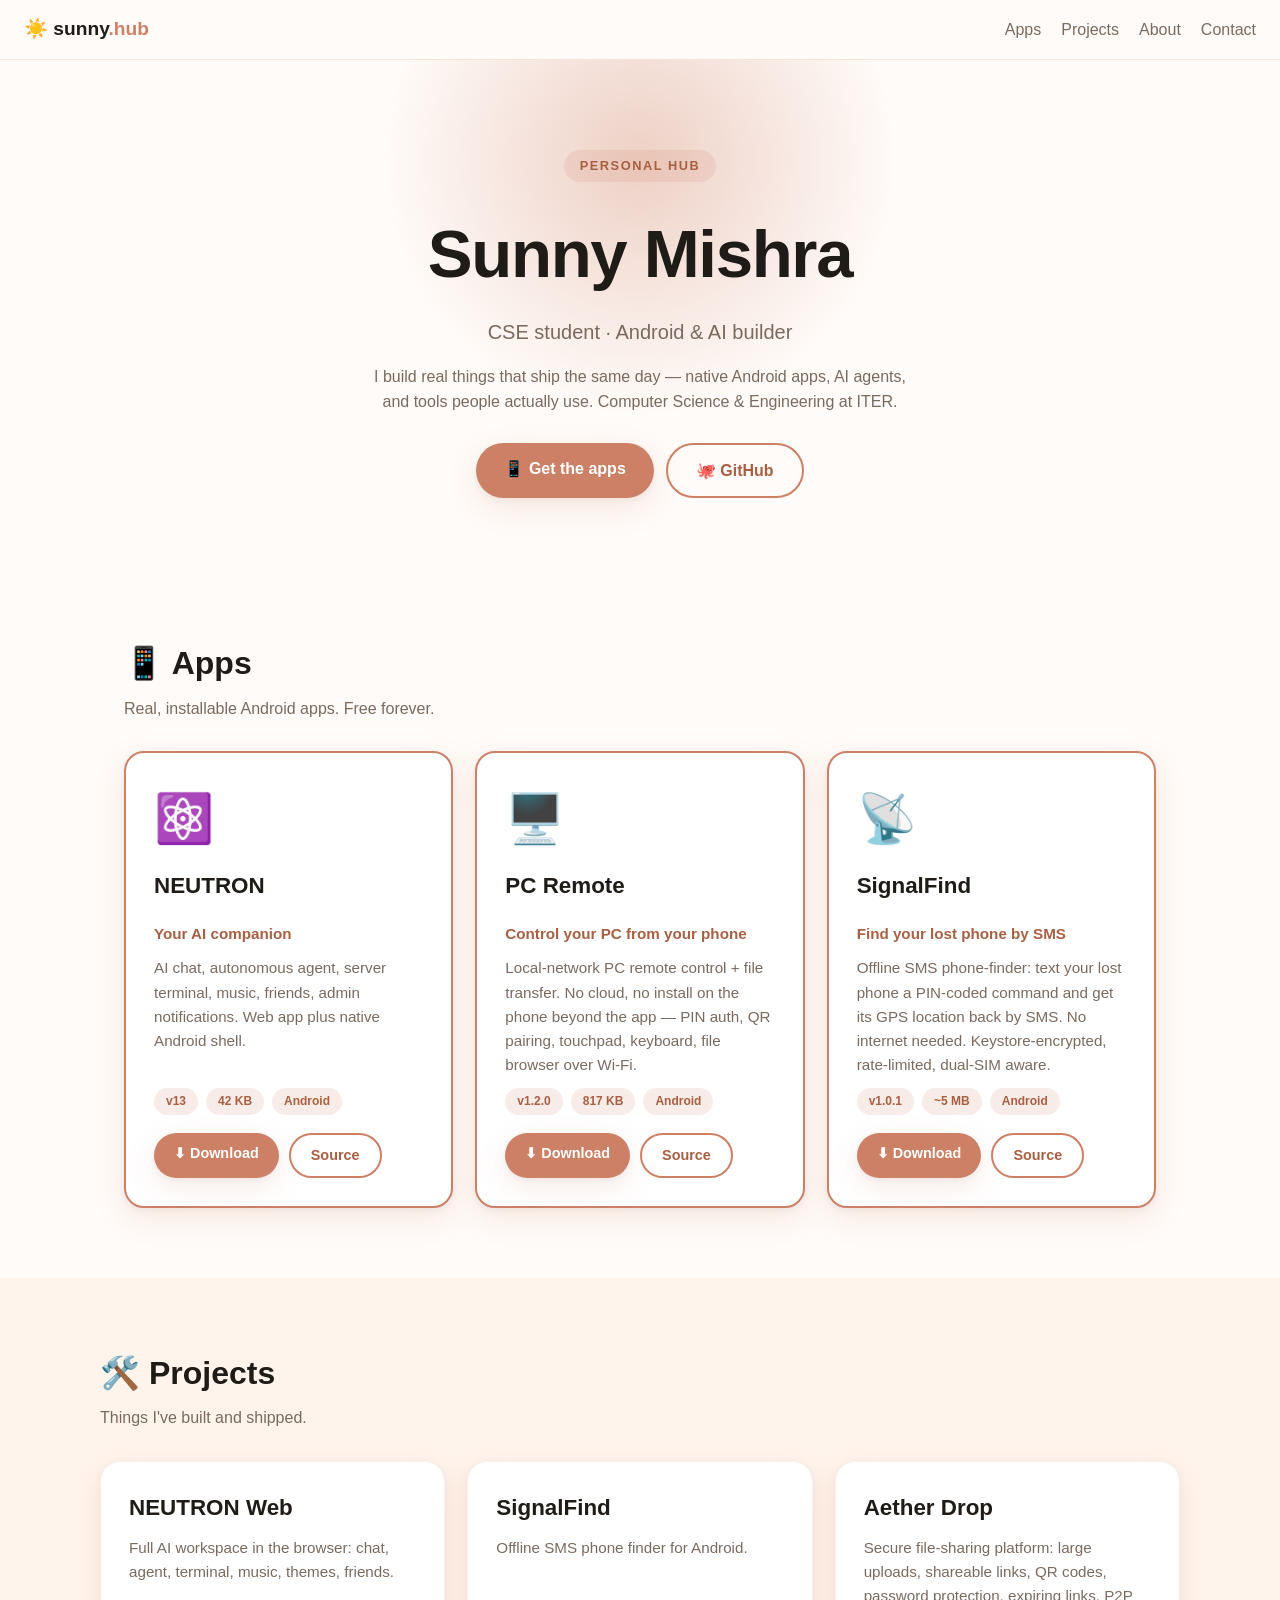
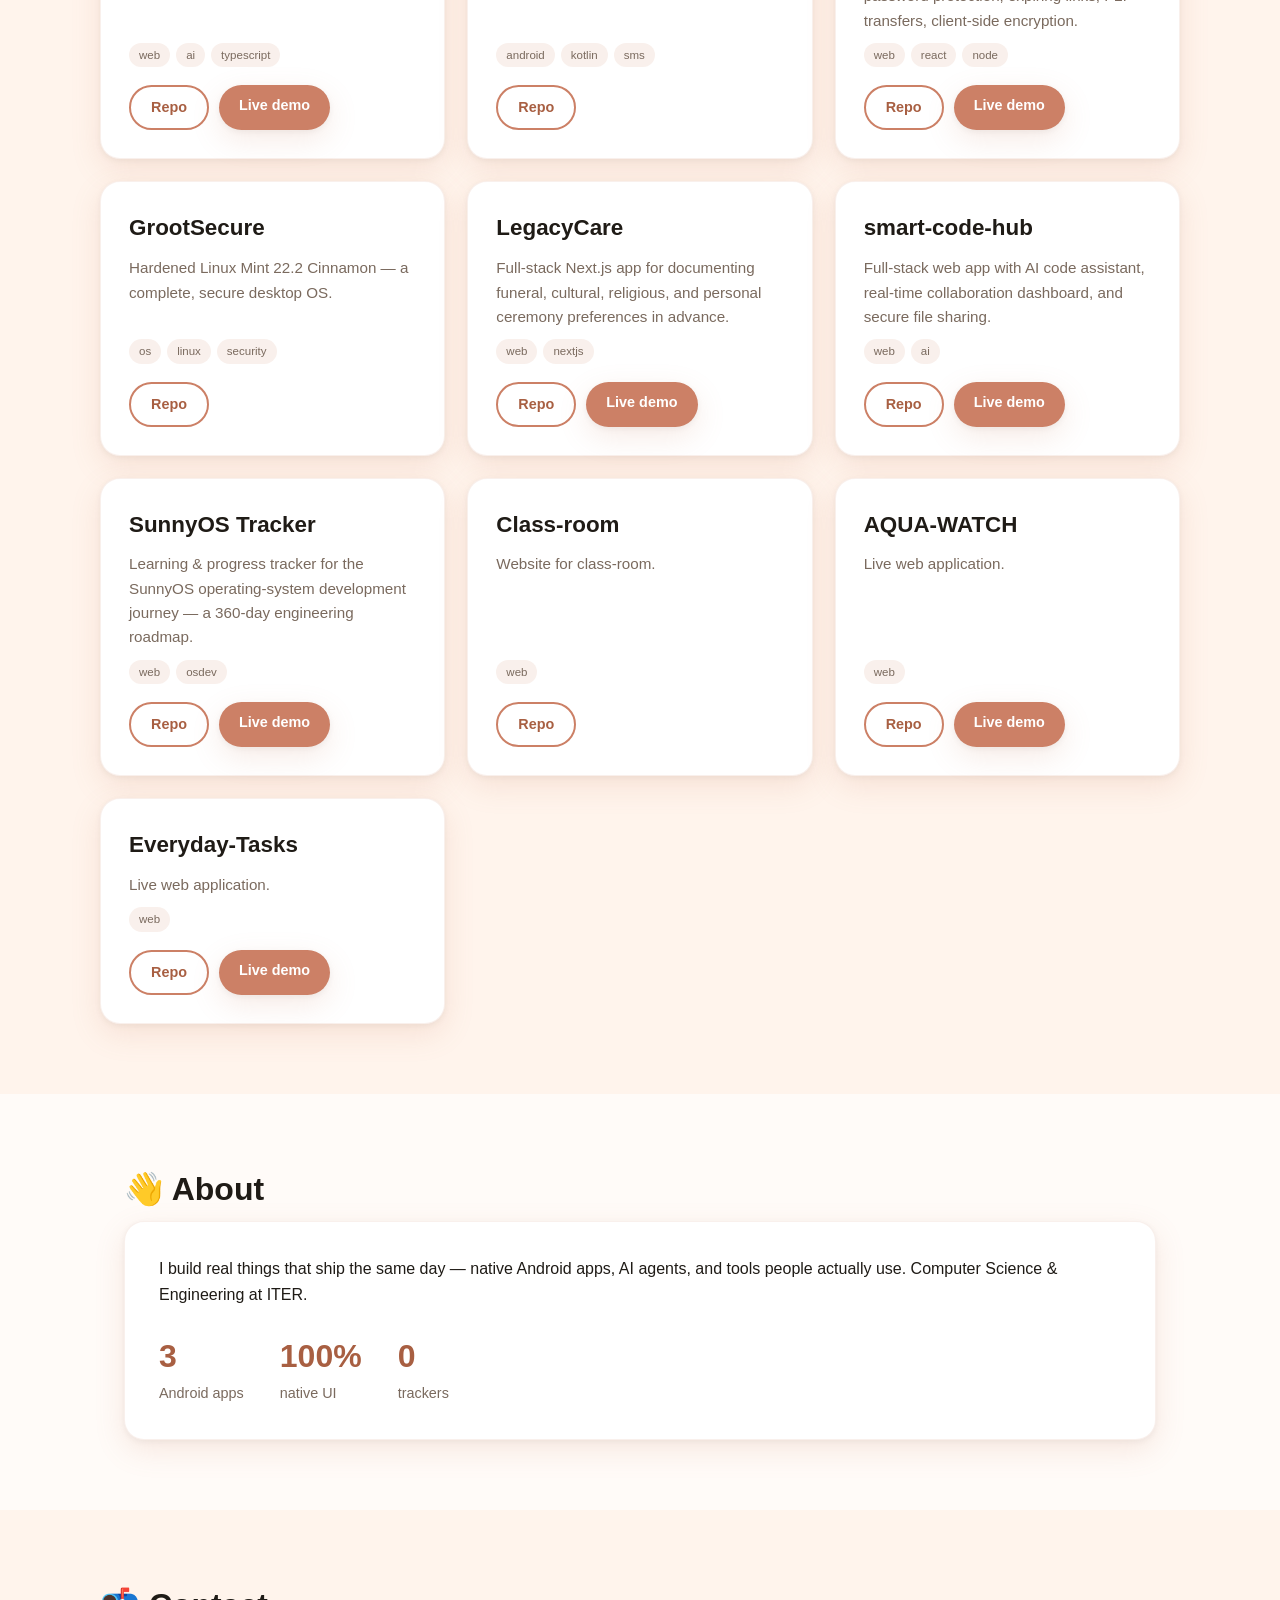
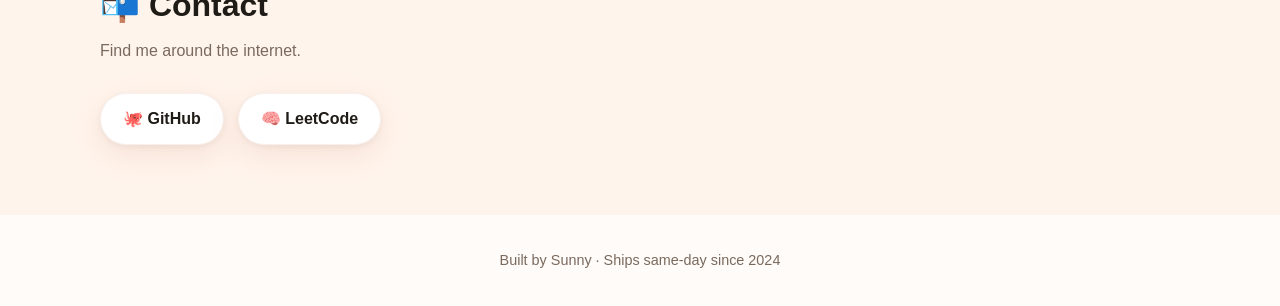
==== index.html @ 624d9450 "sunny.hub: personal website — apps, projects, about, contact Data-driven static site (renders from d" ====
<!DOCTYPE html>
<html lang="en">
<head>
<meta charset="UTF-8">
<meta name="viewport" content="width=device-width, initial-scale=1.0">
<title>Sunny Mishra — Apps, Projects & More</title>
<meta name="description" content="Sunny Mishra's personal hub: native Android apps, AI projects, and everything shipped.">
<meta name="theme-color" content="#CC8066">
<meta property="og:title" content="Sunny Mishra — Apps, Projects & More">
<meta property="og:description" content="Sunny Mishra's personal hub: native Android apps, AI projects, and everything shipped.">
<meta property="og:type" content="website">
<meta name="twitter:card" content="summary">
<meta name="twitter:title" content="Sunny Mishra — Apps, Projects & More">
<meta name="twitter:description" content="Sunny Mishra's personal hub: native Android apps, AI projects, and everything shipped.">
<link rel="icon" href="data:image/svg+xml,<svg xmlns='http://www.w3.org/2000/svg' viewBox='0 0 100 100'><text y='.9em' font-size='90'>☀️</text></svg>">
<link rel="stylesheet" href="styles.css">
</head>
<body>

<nav class="nav">
  <a class="brand" href="#top">☀️ sunny<span>.hub</span></a>
  <div class="nav-links">
    <a href="#apps">Apps</a>
    <a href="#projects">Projects</a>
    <a href="#about">About</a>
    <a href="#contact">Contact</a>
  </div>
</nav>

<header class="hero" id="top">
  <div class="hero-inner">
    <p class="eyebrow">Personal hub</p>
    <h1 id="hero-name">Sunny Mishra</h1>
    <p class="tagline" id="hero-tagline"></p>
    <p class="bio" id="hero-bio"></p>
    <div class="hero-cta">
      <a href="#apps" class="btn primary">📱 Get the apps</a>
      <a href="https://github.com/sunnymishraatf-lgtm" class="btn ghost" target="_blank" rel="noopener">🐙 GitHub</a>
    </div>
  </div>
  <div class="hero-blob"></div>
</header>

<main>
  <section id="apps" class="section">
    <h2>📱 Apps</h2>
    <p class="section-sub">Real, installable Android apps. Free forever.</p>
    <div class="cards" id="apps-grid"></div>
  </section>

  <section id="projects" class="section alt">
    <h2>🛠️ Projects</h2>
    <p class="section-sub">Things I've built and shipped.</p>
    <div class="cards small" id="projects-grid"></div>
  </section>

  <section id="about" class="section">
    <h2>👋 About</h2>
    <div class="about-card">
      <p id="about-bio"></p>
      <div class="stats">
        <div class="stat"><strong>3</strong><span>Android apps</span></div>
        <div class="stat"><strong>100%</strong><span>native UI</span></div>
        <div class="stat"><strong>0</strong><span>trackers</span></div>
      </div>
    </div>
  </section>

  <section id="contact" class="section alt">
    <h2>📬 Contact</h2>
    <p class="section-sub">Find me around the internet.</p>
    <div class="links" id="links-row"></div>
  </section>
</main>

<footer>
  <p id="footer-text"></p>
</footer>

<script src="data.js"></script>
<script src="app.js"></script>
</body>
</html>
---- styles.css ----
:root {
  --clay: #CC8066;
  --clay-dark: #A85F42;
  --bg: #FFFBF8;
  --bg-alt: #FFF4EC;
  --ink: #1F1B16;
  --muted: #7A6A5E;
  --card: #FFFFFF;
  --radius: 20px;
  --shadow: 0 10px 30px rgba(204, 128, 102, .16), 0 2px 6px rgba(0,0,0,.05);
}
@media (prefers-color-scheme: dark) {
  :root {
    --bg: #161210;
    --bg-alt: #1E1713;
    --ink: #F5EDE6;
    --muted: #B8A898;
    --card: #221A15;
    --shadow: 0 10px 30px rgba(0,0,0,.4), 0 2px 6px rgba(0,0,0,.3);
  }
}
* { box-sizing: border-box; margin: 0; padding: 0; }
html { scroll-behavior: smooth; }
body {
  font-family: -apple-system, BlinkMacSystemFont, "Segoe UI", Roboto, sans-serif;
  background: var(--bg); color: var(--ink); line-height: 1.6;
}
a { color: inherit; }

/* nav */
.nav {
  position: sticky; top: 0; z-index: 10;
  display: flex; justify-content: space-between; align-items: center;
  padding: 14px 24px;
  background: color-mix(in srgb, var(--bg) 85%, transparent);
  backdrop-filter: blur(12px);
  border-bottom: 1px solid color-mix(in srgb, var(--clay) 20%, transparent);
}
.brand { font-weight: 800; font-size: 1.2rem; text-decoration: none; }
.brand span { color: var(--clay); }
.nav-links { display: flex; gap: 20px; }
.nav-links a { text-decoration: none; color: var(--muted); font-weight: 500; }
.nav-links a:hover { color: var(--clay-dark); }

/* hero */
.hero { position: relative; overflow: hidden; padding: 90px 24px 70px; text-align: center; }
.hero-inner { position: relative; z-index: 1; max-width: 720px; margin: 0 auto; }
.eyebrow {
  display: inline-block; font-size: .8rem; font-weight: 700; letter-spacing: .12em;
  text-transform: uppercase; color: var(--clay-dark);
  background: color-mix(in srgb, var(--clay) 15%, transparent);
  padding: 6px 16px; border-radius: 999px; margin-bottom: 18px;
}
.hero h1 { font-size: clamp(2.6rem, 6vw, 4.2rem); font-weight: 900; letter-spacing: -0.02em; }
.tagline { font-size: 1.25rem; color: var(--muted); margin-top: 8px; }
.bio { max-width: 560px; margin: 16px auto 0; color: var(--muted); }
.hero-cta { display: flex; gap: 12px; justify-content: center; margin-top: 28px; flex-wrap: wrap; }
.hero-blob {
  position: absolute; width: 520px; height: 520px; border-radius: 50%;
  background: radial-gradient(circle, color-mix(in srgb, var(--clay) 35%, transparent), transparent 70%);
  top: -160px; left: 50%; transform: translateX(-50%); z-index: 0; pointer-events: none;
}

/* buttons */
.btn {
  display: inline-block; padding: 13px 28px; border-radius: 999px;
  font-weight: 700; text-decoration: none; transition: transform .15s;
}
.btn:hover { transform: translateY(-2px); }
.btn.primary { background: var(--clay); color: #fff; box-shadow: var(--shadow); }
.btn.ghost { border: 2px solid var(--clay); color: var(--clay-dark); }
.btn.small { padding: 9px 20px; font-size: .9rem; }

/* sections */
.section { max-width: 1080px; margin: 0 auto; padding: 70px 24px; }
.section.alt { background: var(--bg-alt); max-width: none; }
.section.alt > * { max-width: 1080px; margin-left: auto; margin-right: auto; }
.section h2 { font-size: 2rem; font-weight: 800; margin-bottom: 6px; }
.section-sub { color: var(--muted); margin-bottom: 30px; }

/* cards */
.cards { display: grid; grid-template-columns: repeat(auto-fit, minmax(300px, 1fr)); gap: 22px; }
.cards.small { grid-template-columns: repeat(auto-fit, minmax(260px, 1fr)); }
.card {
  background: var(--card); border-radius: var(--radius); padding: 28px;
  box-shadow: var(--shadow);
  border: 1px solid color-mix(in srgb, var(--clay) 12%, transparent);
  display: flex; flex-direction: column; gap: 10px;
  transition: transform .15s;
}
.card:hover { transform: translateY(-4px); }
.card.featured { border: 2px solid var(--clay); }
.app-icon { font-size: 3rem; }
.card h3 { font-size: 1.4rem; font-weight: 800; }
.card .tagline { color: var(--clay-dark); font-weight: 600; font-size: .95rem; }
.card p.desc { color: var(--muted); font-size: .95rem; flex: 1; }
.meta { display: flex; gap: 8px; flex-wrap: wrap; }
.pill {
  font-size: .75rem; font-weight: 700; padding: 4px 12px; border-radius: 999px;
  background: color-mix(in srgb, var(--clay) 15%, transparent); color: var(--clay-dark);
}
.card-actions { display: flex; gap: 10px; margin-top: 8px; flex-wrap: wrap; }
.tags { display: flex; gap: 6px; flex-wrap: wrap; }
.tag {
  font-size: .72rem; padding: 3px 10px; border-radius: 999px;
  background: color-mix(in srgb, var(--clay) 12%, transparent); color: var(--muted);
}

/* about */
.about-card {
  background: var(--card); border-radius: var(--radius); padding: 34px;
  box-shadow: var(--shadow);
  border: 1px solid color-mix(in srgb, var(--clay) 12%, transparent);
}
.stats { display: flex; gap: 36px; margin-top: 24px; flex-wrap: wrap; }
.stat { display: flex; flex-direction: column; }
.stat strong { font-size: 2rem; color: var(--clay-dark); }
.stat span { color: var(--muted); font-size: .9rem; }

/* links */
.links { display: flex; gap: 14px; flex-wrap: wrap; }
.link-chip {
  display: inline-flex; align-items: center; gap: 8px;
  padding: 12px 22px; border-radius: 999px; background: var(--card);
  box-shadow: var(--shadow); text-decoration: none; font-weight: 600;
  border: 1px solid color-mix(in srgb, var(--clay) 12%, transparent);
}
.link-chip:hover { transform: translateY(-2px); }

footer { text-align: center; padding: 34px 20px; color: var(--muted); font-size: .9rem; }

@media (max-width: 640px) {
  .nav-links { display: none; }
  .hero { padding: 60px 20px 50px; }
  .section { padding: 50px 20px; }
}
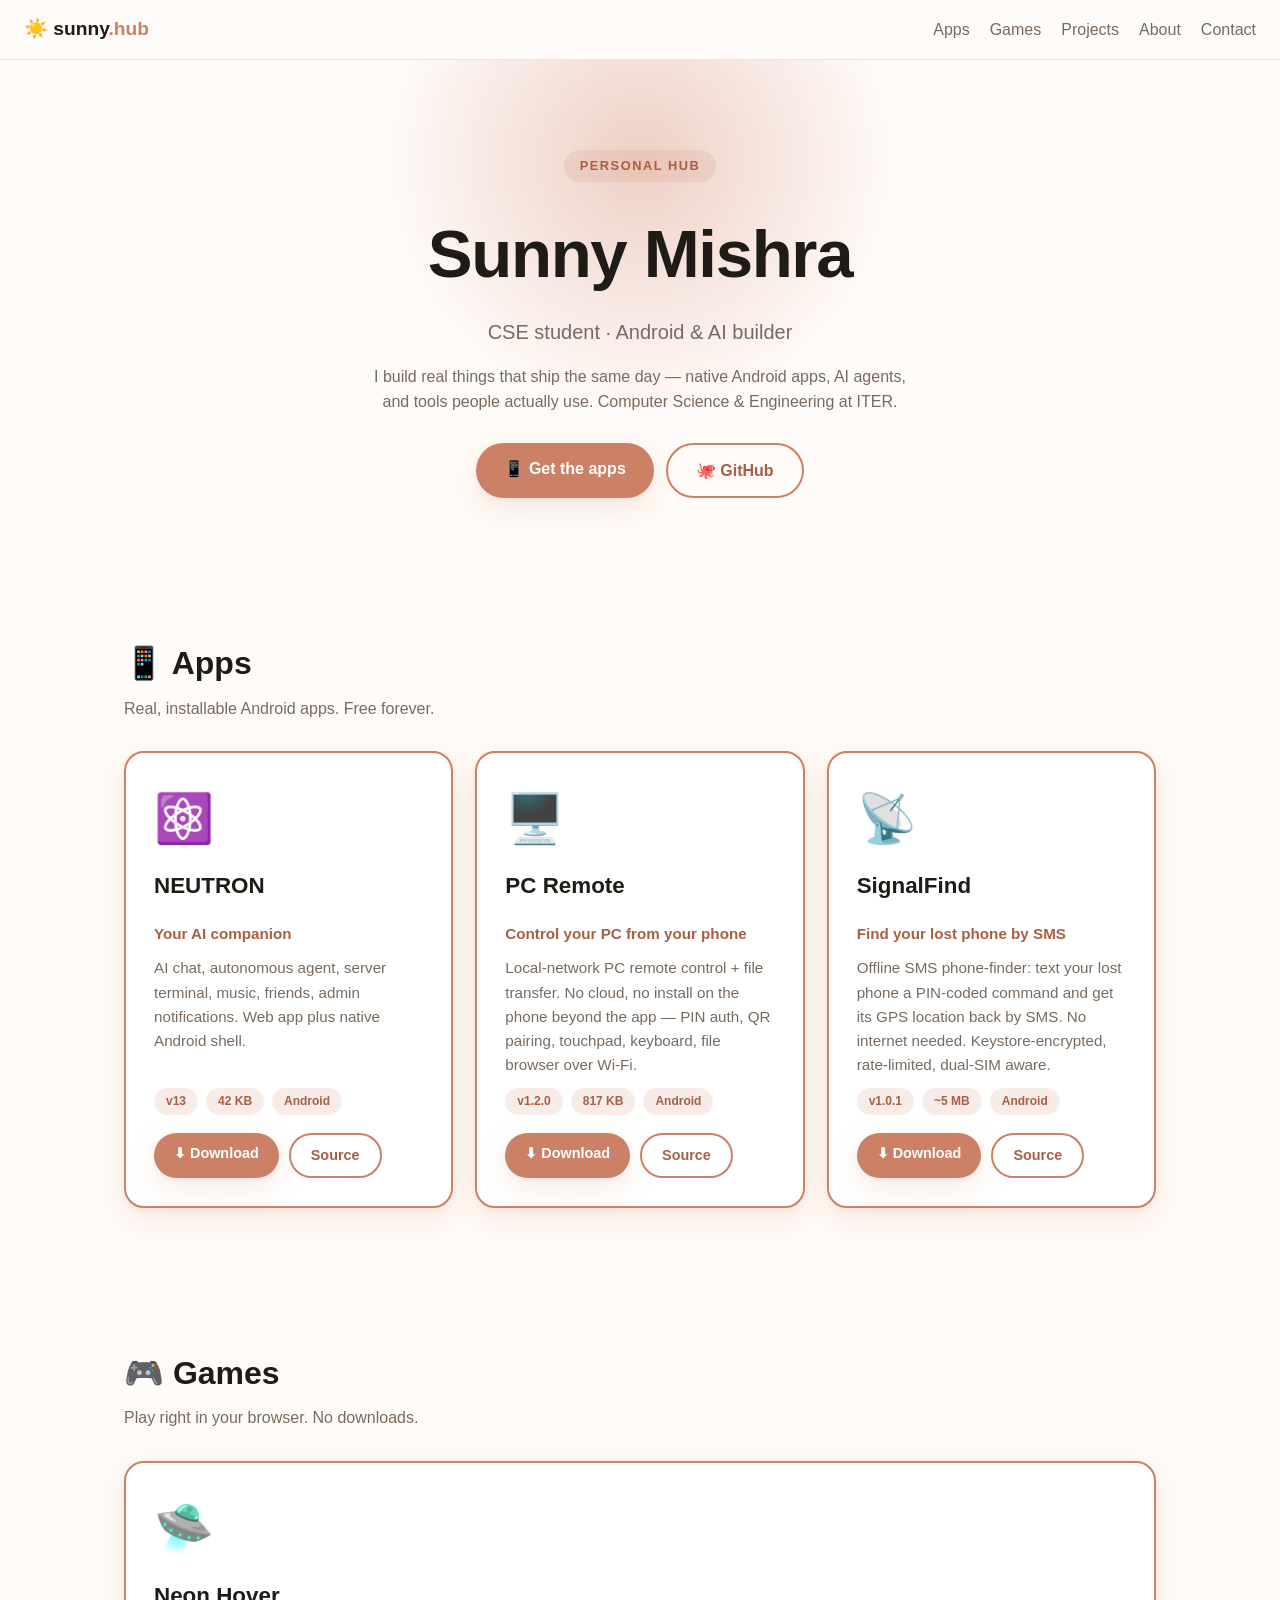
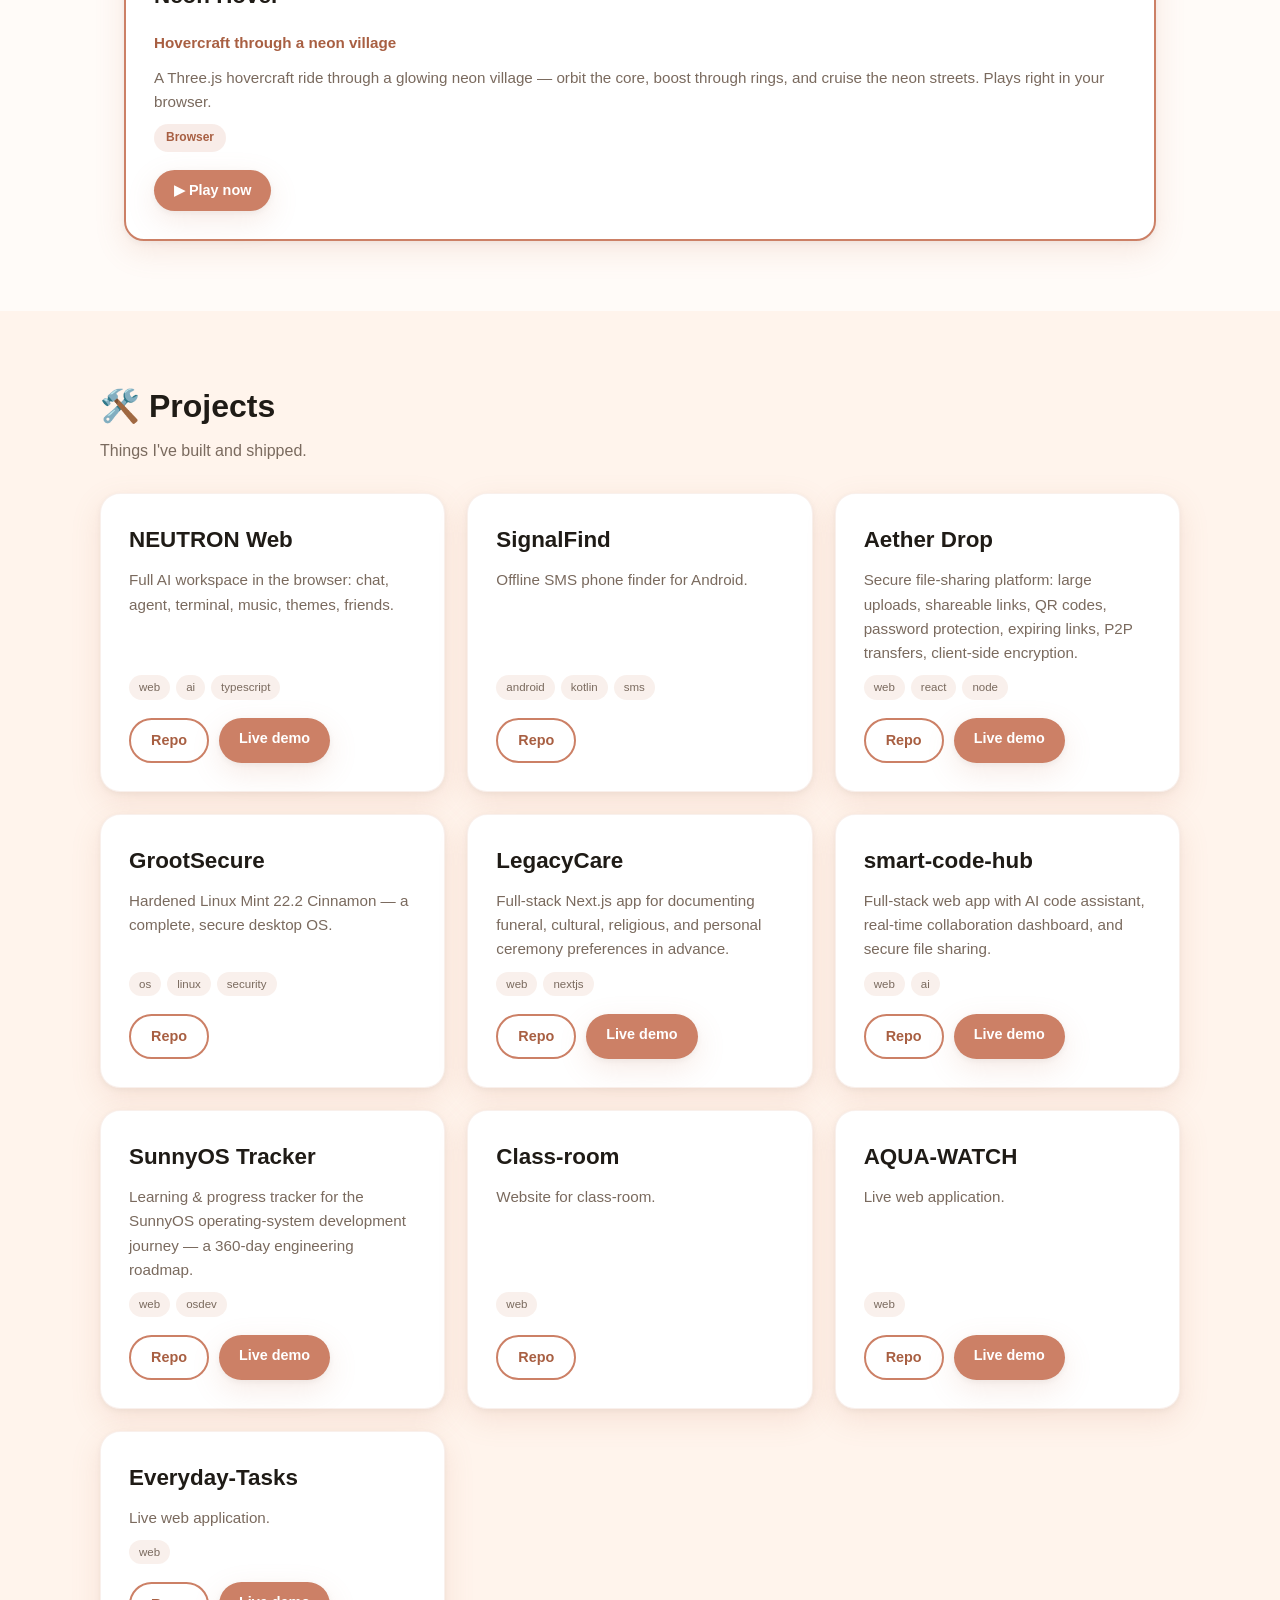
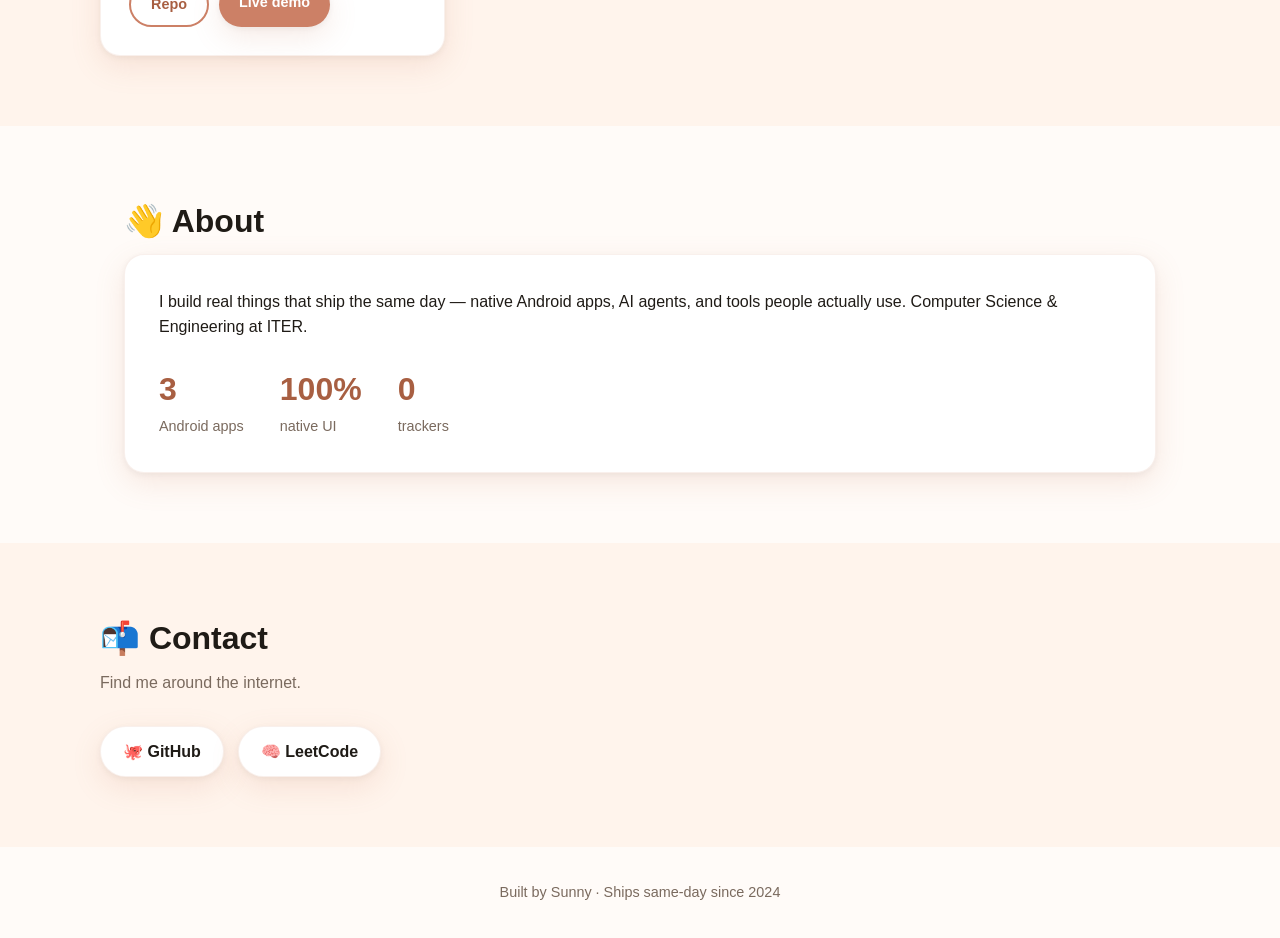
==== commit 0ef6ac68: "Add Games section with Neon Hover (Three.js hovercraft game) - games/neon-hover/: self-contained Thr" ====
--- a/index.html
+++ b/index.html
@@ -21,6 +21,7 @@
   <a class="brand" href="#top">☀️ sunny<span>.hub</span></a>
   <div class="nav-links">
     <a href="#apps">Apps</a>
+    <a href="#games">Games</a>
     <a href="#projects">Projects</a>
     <a href="#about">About</a>
     <a href="#contact">Contact</a>
@@ -46,6 +47,12 @@
     <h2>📱 Apps</h2>
     <p class="section-sub">Real, installable Android apps. Free forever.</p>
     <div class="cards" id="apps-grid"></div>
+  </section>
+
+  <section id="games" class="section">
+    <h2>🎮 Games</h2>
+    <p class="section-sub">Play right in your browser. No downloads.</p>
+    <div class="cards" id="games-grid"></div>
   </section>
 
   <section id="projects" class="section alt">
